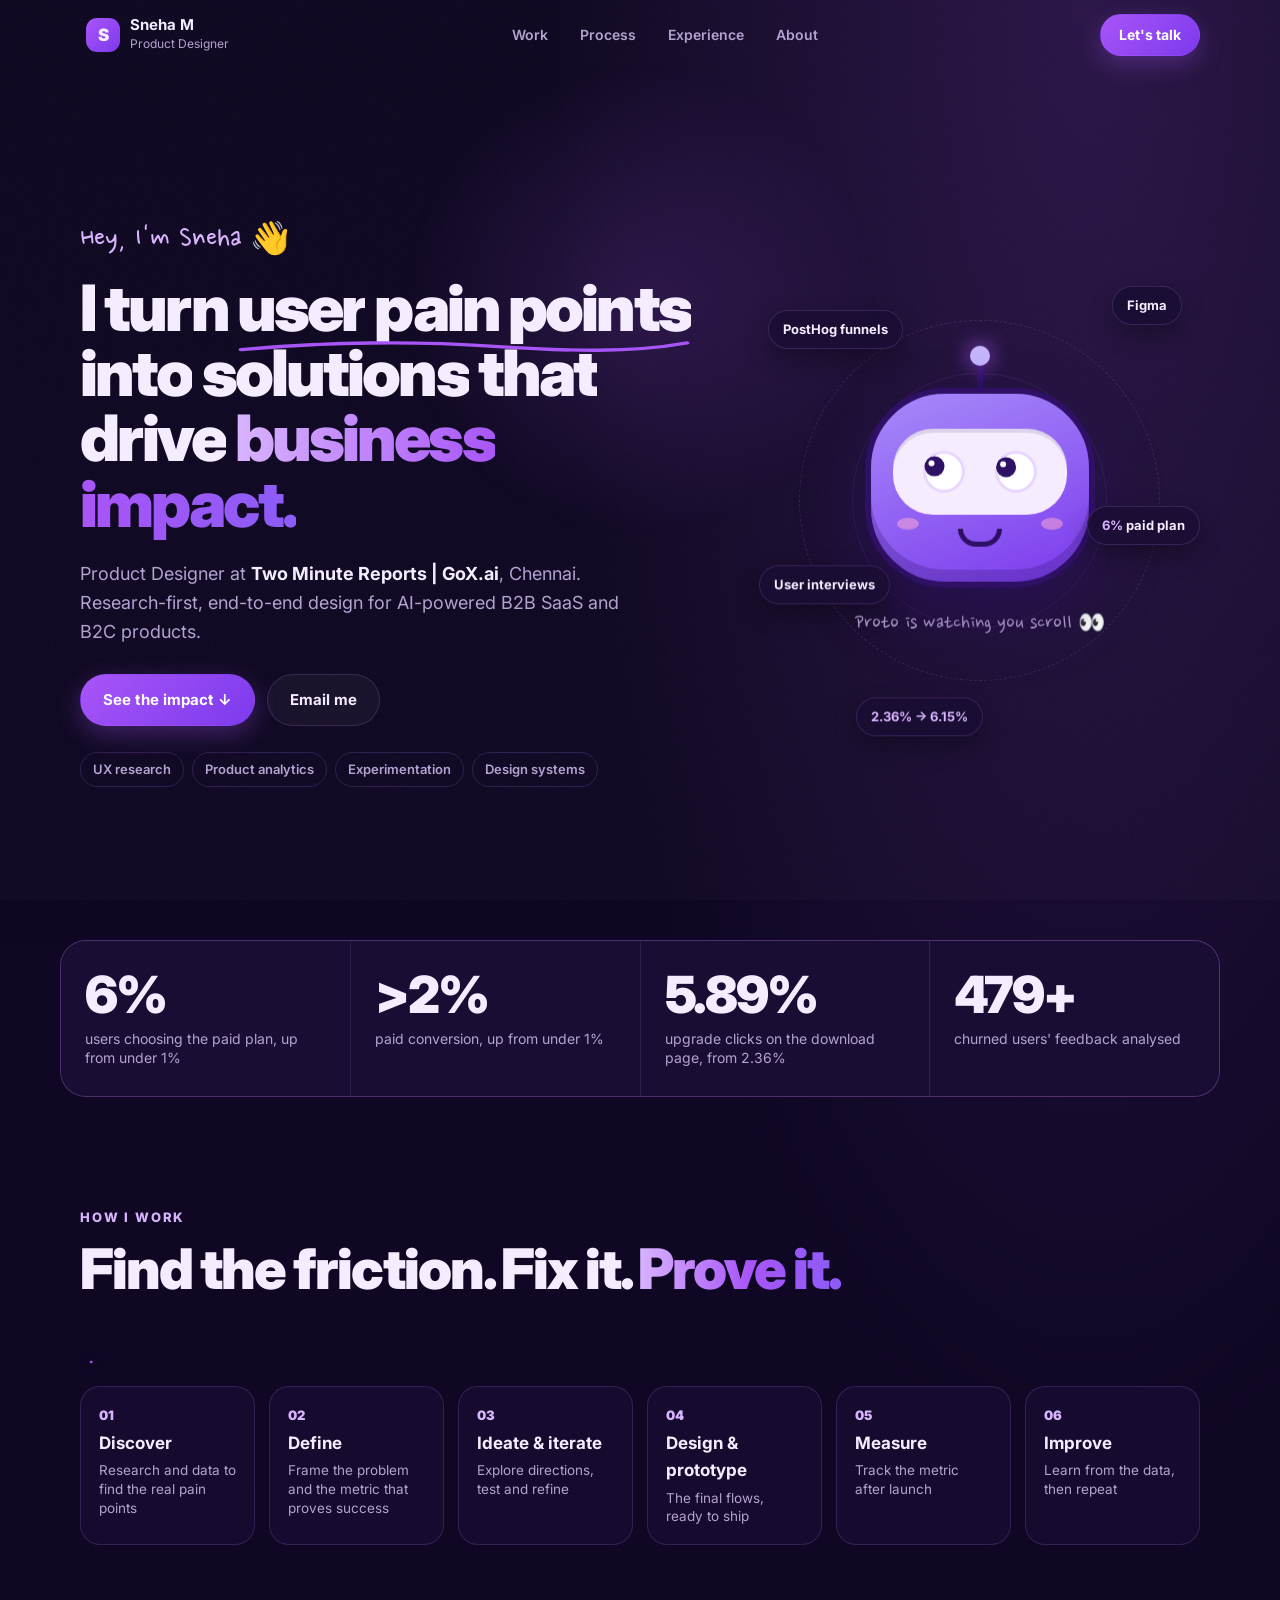
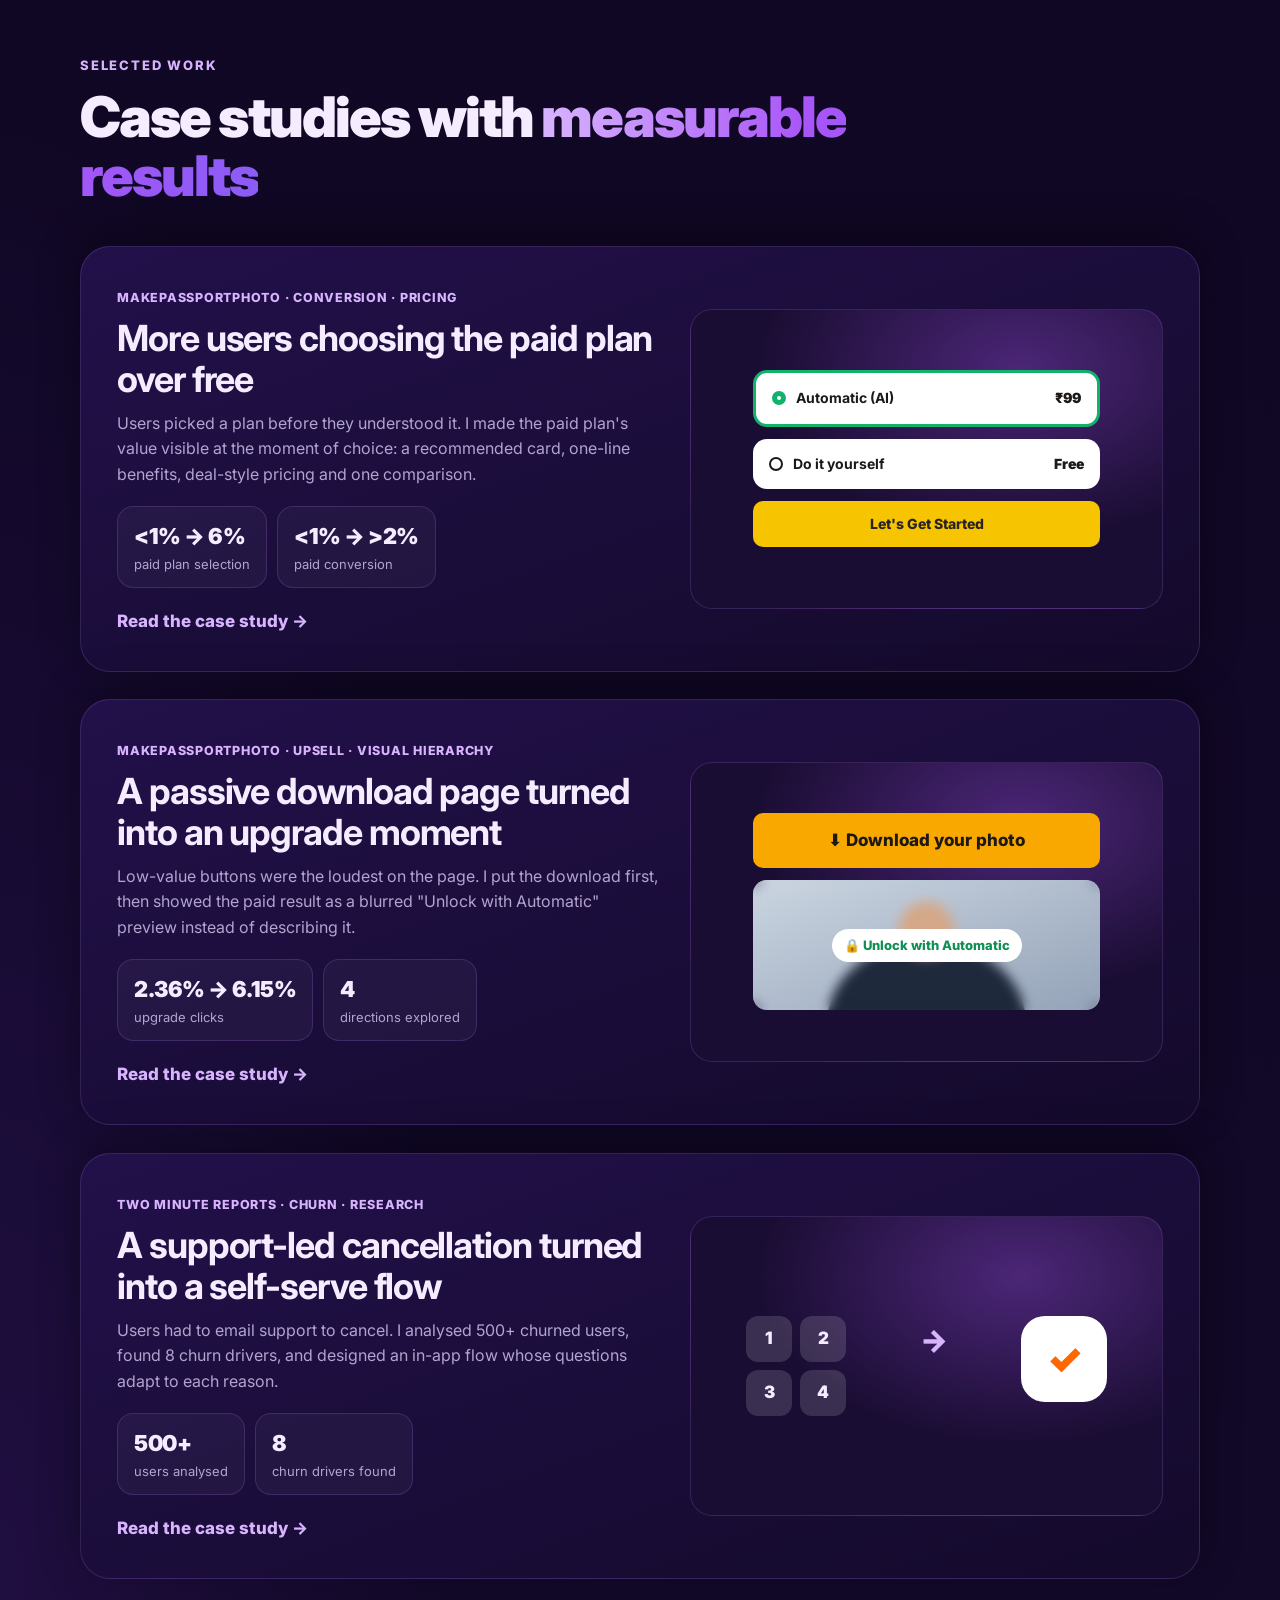
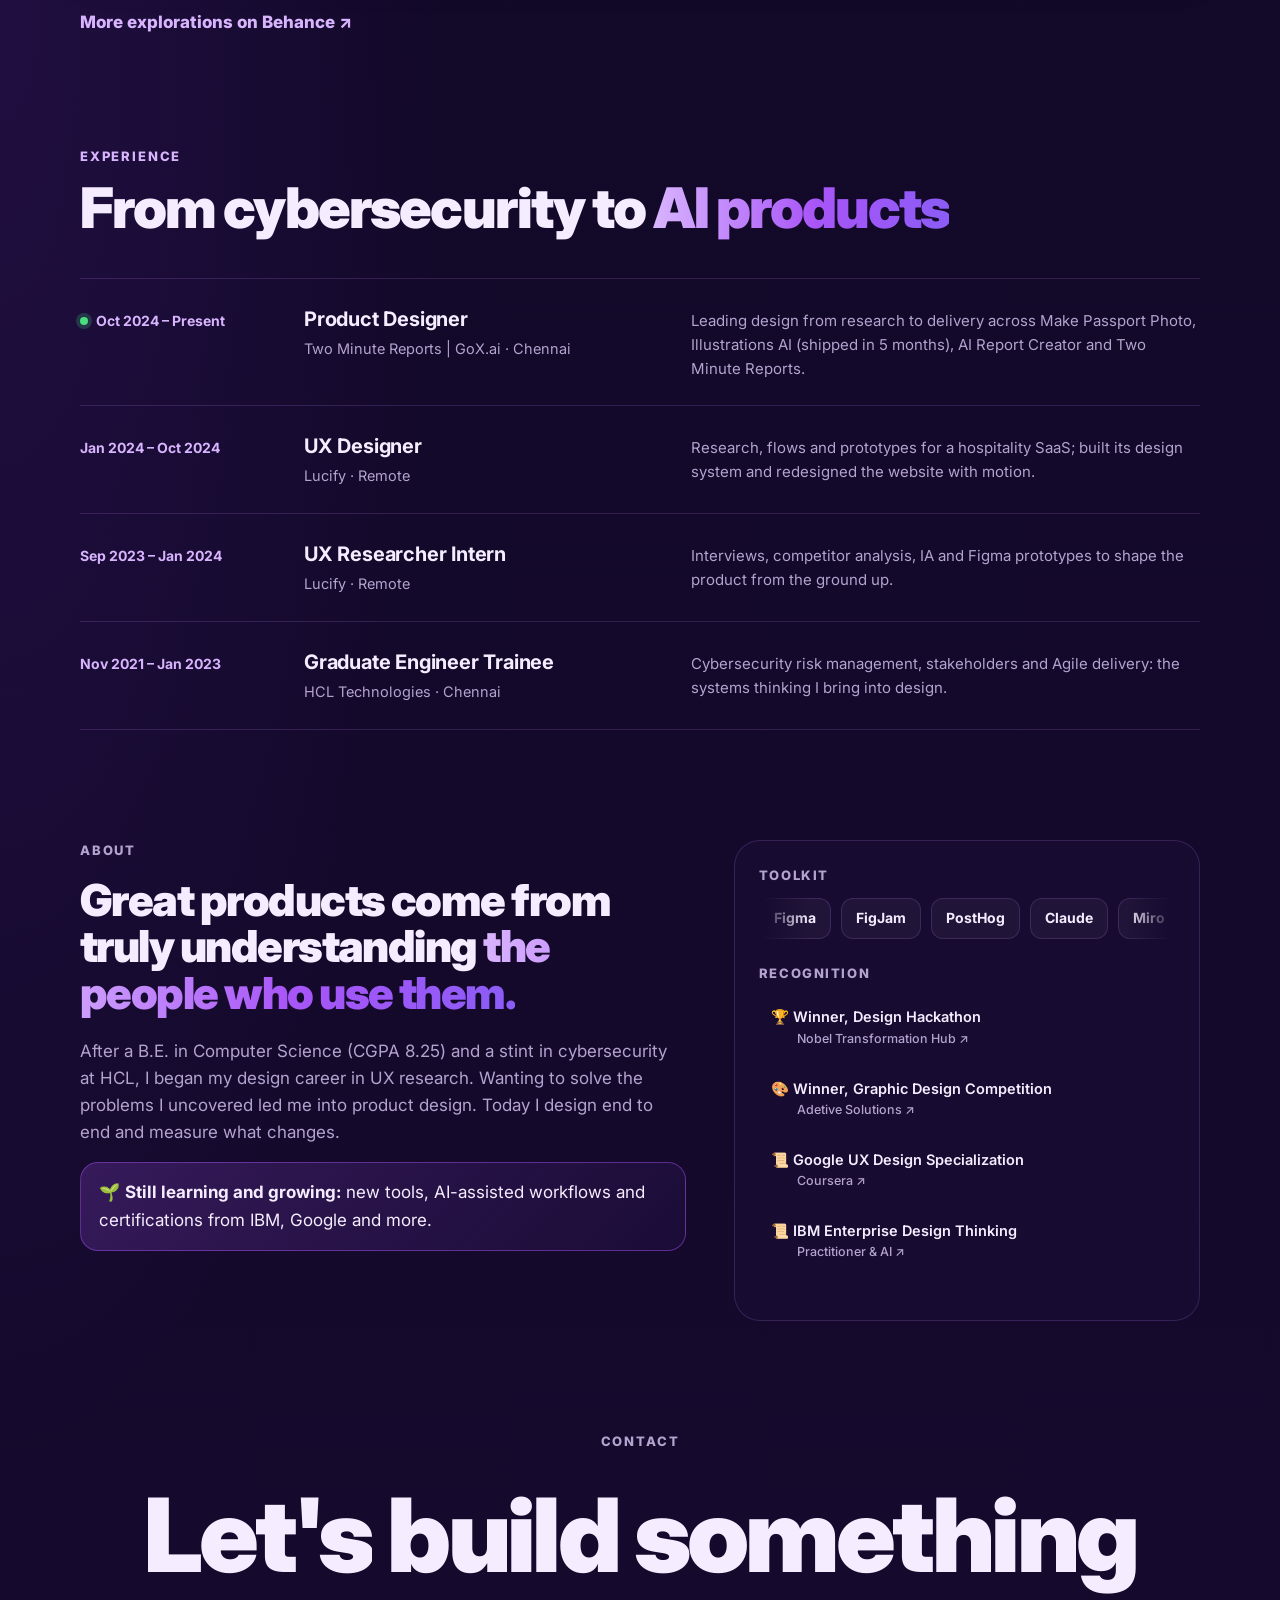
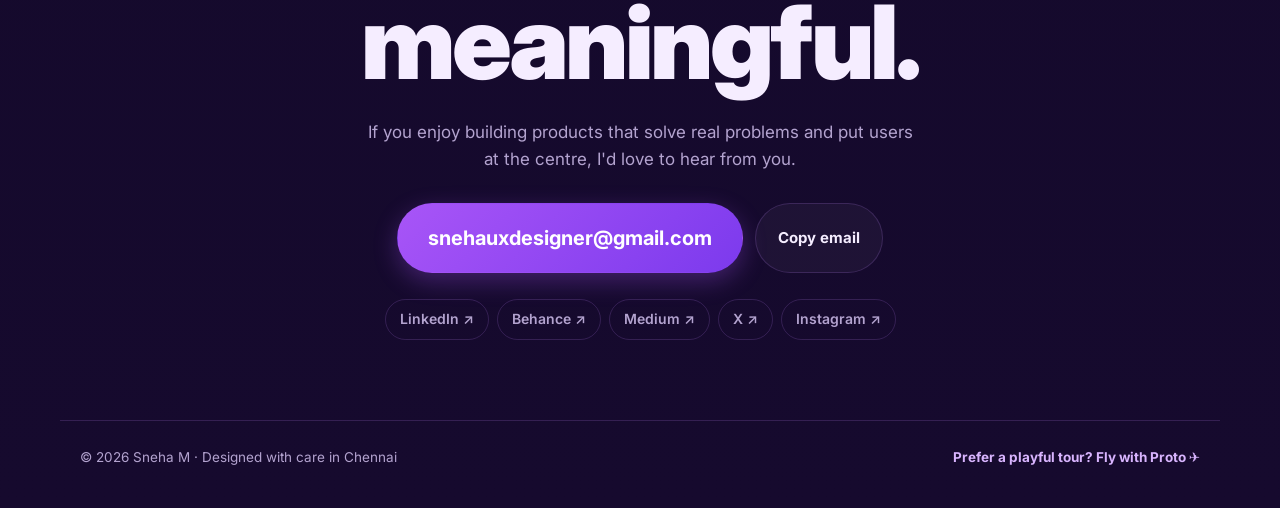
==== v2/index.html @ 8452b390 "Add portfolio v2 at /v2: recruiter-first with motion A one-page portfolio for fast scanning: impact " ====
<!DOCTYPE html>
<html lang="en">
<head>
  <meta charset="UTF-8" />
  <meta name="viewport" content="width=device-width, initial-scale=1.0, viewport-fit=cover" />
  <title>Sneha M | Product Designer</title>
  <meta name="description" content="Sneha M — Product Designer at GoX.ai, Chennai. I turn user pain points into solutions that drive business impact." />
  <meta name="theme-color" content="#0d0620" />
  <link rel="canonical" href="https://sneha-m.com/v2/" />
  <meta property="og:title" content="Sneha M | Product Designer" />
  <meta property="og:description" content="I turn user pain points into solutions that drive business impact." />
  <meta property="og:image" content="https://framerusercontent.com/images/PUOseOOuIhQYyte1bZlqY66GBYo.png" />
  <meta property="og:url" content="https://sneha-m.com/v2/" />
  <link rel="icon" href="data:image/svg+xml,%3Csvg xmlns='http://www.w3.org/2000/svg' viewBox='0 0 64 64'%3E%3Crect width='64' height='64' rx='16' fill='%238b5cf6'/%3E%3Ctext x='50%25' y='54%25' dominant-baseline='middle' text-anchor='middle' font-family='Arial' font-weight='700' font-size='34' fill='white'%3ES%3C/text%3E%3C/svg%3E" />
  <link rel="preconnect" href="https://fonts.googleapis.com" />
  <link rel="preconnect" href="https://fonts.gstatic.com" crossorigin />
  <link href="https://fonts.googleapis.com/css2?family=Inter:wght@400;500;600;700;800;900&family=Nanum+Pen+Script&display=swap" rel="stylesheet" />
  <link rel="stylesheet" href="v2.css" />
  <script>document.documentElement.classList.add('js');</script>
  <script src="../assets/js/analytics.js"></script>
</head>
<body>
  <div class="spot" id="spot" aria-hidden="true"></div>
  <div class="grain" aria-hidden="true"></div>

  <header class="nav" id="nav">
    <a class="brand" href="#top" aria-label="Sneha M, back to top">
      <span class="brand-dot" aria-hidden="true">S</span>
      <span><b>Sneha M</b><small>Product Designer</small></span>
    </a>
    <nav class="links" aria-label="Sections">
      <a href="#work">Work</a>
      <a href="#process">Process</a>
      <a href="#experience">Experience</a>
      <a href="#about">About</a>
    </nav>
    <a class="btn primary magnetic" href="#contact"><span>Let's talk</span></a>
  </header>

  <main id="top">
    <!-- Hero -->
    <section class="hero" aria-labelledby="hero-h">
      <div class="hero-copy">
        <p class="hey reveal">Hey, I'm Sneha 👋</p>
        <h1 id="hero-h" class="split">I turn <span class="scribble">user pain points<svg viewBox="0 0 300 20" preserveAspectRatio="none" aria-hidden="true"><path d="M3 14 C 60 4, 120 4, 170 10 S 260 18, 297 6"/></svg></span> into solutions that drive <span class="grad">business impact.</span></h1>
        <p class="sub reveal">Product Designer at <b>Two Minute Reports | GoX.ai</b>, Chennai. Research-first, end-to-end design for AI-powered B2B SaaS and B2C products.</p>
        <div class="cta reveal">
          <a class="btn primary magnetic" href="#work"><span>See the impact ↓</span></a>
          <a class="btn ghost magnetic" href="mailto:snehauxdesigner@gmail.com"><span>Email me</span></a>
        </div>
        <ul class="hero-tags reveal" aria-label="Focus areas">
          <li>UX research</li><li>Product analytics</li><li>Experimentation</li><li>Design systems</li>
        </ul>
      </div>

      <div class="hero-art" id="heroArt" aria-hidden="true">
        <div class="orbit o1"></div><div class="orbit o2"></div>
        <div class="bot" id="bot">
          <span class="antenna"><i></i></span>
          <div class="bot-head">
            <div class="visor">
              <span class="eye"><i class="pupil"></i></span>
              <span class="eye"><i class="pupil"></i></span>
            </div>
            <span class="smile"></span>
            <span class="cheek l"></span><span class="cheek r"></span>
          </div>
          <p class="bot-tag">Proto is watching you scroll 👀</p>
        </div>
        <span class="float f1" data-depth="18">PostHog funnels</span>
        <span class="float f2" data-depth="-24">Figma</span>
        <span class="float f3" data-depth="30"><b>6%</b> paid plan</span>
        <span class="float f4" data-depth="-14">User interviews</span>
        <span class="float f5" data-depth="22"><b>2.36% → 6.15%</b></span>
      </div>
    </section>

    <!-- Impact strip -->
    <section class="impact" aria-label="Results at a glance">
      <div class="stat reveal"><b><span class="count" data-to="6" data-suffix="%">0</span></b><small>users choosing the paid plan, up from under 1%</small></div>
      <div class="stat reveal"><b>&gt;<span class="count" data-to="2" data-suffix="%">0</span></b><small>paid conversion, up from under 1%</small></div>
      <div class="stat reveal"><b><span class="count" data-to="6.15" data-dec="2" data-suffix="%">0</span></b><small>upgrade clicks on the download page, from 2.36%</small></div>
      <div class="stat reveal"><b><span class="count" data-to="500" data-suffix="+">0</span></b><small>churned users' feedback analysed</small></div>
    </section>

    <!-- Process -->
    <section class="process" id="process" aria-labelledby="proc-h">
      <p class="kicker reveal">How I work</p>
      <h2 id="proc-h" class="reveal">Find the friction. Fix it. <span class="grad">Prove it.</span></h2>
      <div class="proc-wrap">
        <svg class="proc-line" viewBox="0 0 1000 40" preserveAspectRatio="none" aria-hidden="true"><path id="procPath" d="M10 20 C 180 2, 320 38, 500 20 S 820 2, 990 20"/></svg>
        <ol class="proc">
          <li class="reveal"><span>01</span><b>Discover</b><small>Research and data to find the real pain points</small></li>
          <li class="reveal"><span>02</span><b>Define</b><small>Frame the problem and the metric that proves success</small></li>
          <li class="reveal"><span>03</span><b>Ideate &amp; iterate</b><small>Explore directions, test and refine</small></li>
          <li class="reveal"><span>04</span><b>Design &amp; prototype</b><small>The final flows, ready to ship</small></li>
          <li class="reveal"><span>05</span><b>Measure</b><small>Track the metric after launch</small></li>
          <li class="reveal"><span>06</span><b>Improve</b><small>Learn from the data, then repeat</small></li>
        </ol>
      </div>
    </section>

    <!-- Work: stacking cards -->
    <section class="work" id="work" aria-labelledby="work-h">
      <p class="kicker reveal">Selected work</p>
      <h2 id="work-h" class="reveal">Case studies with <span class="grad">measurable results</span></h2>
      <div class="stack">
        <a class="cs" href="../work/paid-conversion.html" style="--i:0">
          <div class="cs-txt">
            <small>MakePassportPhoto · Conversion · Pricing</small>
            <h3>More users choosing the paid plan over free</h3>
            <p>Users picked a plan before they understood it. I made the paid plan's value visible at the moment of choice: a recommended card, one-line benefits, deal-style pricing and one comparison.</p>
            <ul class="cs-metrics"><li><b>&lt;1% → 6%</b>paid plan selection</li><li><b>&lt;1% → &gt;2%</b>paid conversion</li></ul>
            <span class="cs-go">Read the case study <i>→</i></span>
          </div>
          <div class="cs-art a1" aria-hidden="true">
            <div class="mini-plan rec"><i></i><b>Automatic (AI)</b><em>₹99</em></div>
            <div class="mini-plan"><i></i><b>Do it yourself</b><em>Free</em></div>
            <div class="mini-btn">Let's Get Started</div>
          </div>
        </a>
        <a class="cs" href="../work/download-upsell.html" style="--i:1">
          <div class="cs-txt">
            <small>MakePassportPhoto · Upsell · Visual hierarchy</small>
            <h3>A passive download page turned into an upgrade moment</h3>
            <p>Low-value buttons were the loudest on the page. I put the download first, then showed the paid result as a blurred "Unlock with Automatic" preview instead of describing it.</p>
            <ul class="cs-metrics"><li><b>2.36% → 6.15%</b>upgrade clicks</li><li><b>4</b>directions explored</li></ul>
            <span class="cs-go">Read the case study <i>→</i></span>
          </div>
          <div class="cs-art a2" aria-hidden="true">
            <div class="mini-dl">⬇ Download your photo</div>
            <div class="mini-blur"><span>🔒 Unlock with Automatic</span></div>
          </div>
        </a>
        <a class="cs" href="../work/cancellation-flow.html" style="--i:2">
          <div class="cs-txt">
            <small>Two Minute Reports · Churn · Research</small>
            <h3>A support-led cancellation turned into a self-serve flow</h3>
            <p>Users had to email support to cancel. I analysed 500+ churned users, found 8 churn drivers, and designed an in-app flow whose questions adapt to each reason.</p>
            <ul class="cs-metrics"><li><b>500+</b>users analysed</li><li><b>8</b>churn drivers found</li></ul>
            <span class="cs-go">Read the case study <i>→</i></span>
          </div>
          <div class="cs-art a3" aria-hidden="true">
            <div class="mini-steps"><i>1</i><i>2</i><i>3</i><i>4</i></div>
            <span class="mini-arrow">→</span>
            <div class="mini-check">✓</div>
          </div>
        </a>
      </div>
      <a class="behance-link reveal" href="https://www.behance.net/sneha_m14" target="_blank" rel="noopener">More explorations on Behance <span>↗</span></a>
    </section>

    <!-- Experience -->
    <section class="exp" id="experience" aria-labelledby="exp-h">
      <p class="kicker reveal">Experience</p>
      <h2 id="exp-h" class="reveal">From cybersecurity to <span class="grad">AI products</span></h2>
      <ol class="roles">
        <li class="role reveal now">
          <span class="when">Oct 2024 – Present</span>
          <div><b>Product Designer</b><span>Two Minute Reports | GoX.ai · Chennai</span></div>
          <p>Leading design from research to delivery across Make Passport Photo, Illustrations AI (shipped in 5 months), AI Report Creator and Two Minute Reports.</p>
        </li>
        <li class="role reveal">
          <span class="when">Jan 2024 – Oct 2024</span>
          <div><b>UX Designer</b><span>Lucify · Remote</span></div>
          <p>Research, flows and prototypes for a hospitality SaaS; built its design system and redesigned the website with motion.</p>
        </li>
        <li class="role reveal">
          <span class="when">Sep 2023 – Jan 2024</span>
          <div><b>UX Researcher Intern</b><span>Lucify · Remote</span></div>
          <p>Interviews, competitor analysis, IA and Figma prototypes to shape the product from the ground up.</p>
        </li>
        <li class="role reveal">
          <span class="when">Nov 2021 – Jan 2023</span>
          <div><b>Graduate Engineer Trainee</b><span>HCL Technologies · Chennai</span></div>
          <p>Cybersecurity risk management, stakeholders and Agile delivery: the systems thinking I bring into design.</p>
        </li>
      </ol>
    </section>

    <!-- About -->
    <section class="about" id="about" aria-labelledby="about-h">
      <div class="about-copy">
        <p class="kicker reveal">About</p>
        <h2 id="about-h" class="reveal">Great products come from truly understanding <span class="grad">the people who use them.</span></h2>
        <p class="reveal">After a B.E. in Computer Science (CGPA 8.25) and a stint in cybersecurity at HCL, I began my design career in UX research. Wanting to solve the problems I uncovered led me into product design. Today I design end to end and measure what changes.</p>
        <p class="grow reveal">🌱 <b>Still learning and growing:</b> new tools, AI-assisted workflows and certifications from IBM, Google and more.</p>
      </div>
      <div class="about-side reveal">
        <h3>Toolkit</h3>
        <div class="marquee" aria-label="Tools">
          <div class="track">
            <span>Figma</span><span>FigJam</span><span>PostHog</span><span>Claude</span><span>Miro</span><span>Jira</span><span>v0</span><span>Adobe XD</span><span>Balsamiq</span><span>Photoshop</span>
            <span aria-hidden="true">Figma</span><span aria-hidden="true">FigJam</span><span aria-hidden="true">PostHog</span><span aria-hidden="true">Claude</span><span aria-hidden="true">Miro</span><span aria-hidden="true">Jira</span><span aria-hidden="true">v0</span><span aria-hidden="true">Adobe XD</span><span aria-hidden="true">Balsamiq</span><span aria-hidden="true">Photoshop</span>
          </div>
        </div>
        <h3>Recognition</h3>
        <ul class="mini-list">
          <li><a href="https://www.linkedin.com/posts/sneha14m_opentonewopportunities-designhackathon-uiuxdesign-activity-7080409624671129600-iFkI" target="_blank" rel="noopener">🏆 Winner, Design Hackathon <small>Nobel Transformation Hub ↗</small></a></li>
          <li><a href="https://drive.google.com/file/d/1BfENFpgX8q5tZxBSlgYKuOjqqmGcrwW2/view" target="_blank" rel="noopener">🎨 Winner, Graphic Design Competition <small>Adetive Solutions ↗</small></a></li>
          <li><a href="https://www.coursera.org/account/accomplishments/specialization/certificate/4QNXCMT67CFF" target="_blank" rel="noopener">📜 Google UX Design Specialization <small>Coursera ↗</small></a></li>
          <li><a href="https://www.credly.com/badges/6e40f5f9-d671-4f6c-aac5-d0db50a27cfe/linked_in_profile" target="_blank" rel="noopener">📜 IBM Enterprise Design Thinking <small>Practitioner &amp; AI ↗</small></a></li>
        </ul>
      </div>
    </section>

    <!-- Contact -->
    <section class="contact" id="contact" aria-labelledby="contact-h">
      <p class="kicker reveal">Contact</p>
      <h2 id="contact-h" class="big split">Let's build something meaningful.</h2>
      <p class="reveal">If you enjoy building products that solve real problems and put users at the centre, I'd love to hear from you.</p>
      <div class="contact-row reveal">
        <a class="btn primary big-btn magnetic" href="mailto:snehauxdesigner@gmail.com?subject=Hi%20Sneha%20%E2%80%94%20from%20your%20portfolio"><span>snehauxdesigner@gmail.com</span></a>
        <button class="btn ghost magnetic" type="button" data-copy="snehauxdesigner@gmail.com"><span>Copy email</span></button>
      </div>
      <ul class="socials reveal">
        <li><a href="https://www.linkedin.com/in/sneha14m/" target="_blank" rel="noopener">LinkedIn ↗</a></li>
        <li><a href="https://www.behance.net/sneha_m14" target="_blank" rel="noopener">Behance ↗</a></li>
        <li><a href="https://medium.com/@snehauxdesigner" target="_blank" rel="noopener">Medium ↗</a></li>
        <li><a href="https://x.com/Sneha_m_ux" target="_blank" rel="noopener">X ↗</a></li>
        <li><a href="https://www.instagram.com/sne_deshine/" target="_blank" rel="noopener">Instagram ↗</a></li>
      </ul>
    </section>
  </main>

  <footer class="foot">
    <span>© <span id="year">2026</span> Sneha M · Designed with care in Chennai</span>
    <a href="../index.html">Prefer a playful tour? Fly with Proto ✈️</a>
  </footer>
  <div class="toast" id="toast" role="status" aria-live="polite"></div>
  <script src="v2.js"></script>
</body>
</html>
---- v2/v2.css ----
/* Sneha M — portfolio v2: recruiter-first, with motion */
:root {
  --bg: #0d0620;
  --bg-2: #160a2e;
  --panel: rgba(28, 14, 54, .6);
  --panel-solid: #1a0d33;
  --soft: rgba(255, 255, 255, .04);
  --ink: #f5edff;
  --muted: #b3a3cf;
  --line: rgba(192, 132, 252, .18);
  --accent: #a855f7;
  --accent-2: #7c3aed;
  --accent-ink: #d8b4fe;
  --glow: rgba(168, 85, 247, .3);
  --hand: "Nanum Pen Script", "Comic Sans MS", cursive;
  --ease: cubic-bezier(.2, .8, .2, 1);
  --spring: cubic-bezier(.34, 1.56, .64, 1);
  --max: 1160px;
  color-scheme: dark;
}
* { box-sizing: border-box; }
html { scroll-behavior: smooth; scroll-padding-top: 84px; }
body {
  margin: 0; color: var(--ink); font-family: Inter, system-ui, -apple-system, "Segoe UI", sans-serif; font-size: 17px; line-height: 1.6;
  -webkit-font-smoothing: antialiased; overflow-x: hidden;
  background:
    radial-gradient(60% 40% at 85% 0%, rgba(168, 85, 247, .18), transparent 70%),
    radial-gradient(50% 40% at 0% 60%, rgba(124, 58, 237, .12), transparent 70%),
    linear-gradient(180deg, var(--bg), var(--bg-2));
}
a { color: inherit; }
button { font: inherit; color: inherit; }
h1, h2, h3, p { margin: 0; }
ul, ol { margin: 0; padding: 0; list-style: none; }
:focus-visible { outline: 3px solid #c4b5fd; outline-offset: 3px; border-radius: 10px; }
.grad { background: linear-gradient(90deg, #d8b4fe, #a855f7 55%, #8b5cf6); -webkit-background-clip: text; background-clip: text; color: transparent; }

/* Ambient layers */
.spot { position: fixed; z-index: 0; left: 0; top: 0; width: 520px; height: 520px; margin: -260px 0 0 -260px; border-radius: 50%; pointer-events: none;
  background: radial-gradient(circle, rgba(168, 85, 247, .16), transparent 65%); transform: translate3d(-999px, -999px, 0); transition: opacity .4s; }
.grain { position: fixed; inset: 0; z-index: 0; pointer-events: none; opacity: .05;
  background-image: url("data:image/svg+xml,%3Csvg xmlns='http://www.w3.org/2000/svg' width='160' height='160'%3E%3Cfilter id='n'%3E%3CfeTurbulence type='fractalNoise' baseFrequency='.9' numOctaves='2'/%3E%3C/filter%3E%3Crect width='160' height='160' filter='url(%23n)'/%3E%3C/svg%3E"); }
main, .nav, .foot { position: relative; z-index: 1; }

/* Buttons */
.btn { display: inline-flex; align-items: center; justify-content: center; text-decoration: none; cursor: pointer; font-weight: 700; font-size: 15px;
  padding: 13px 22px; border-radius: 999px; border: 1px solid transparent; transition: background .25s, border-color .25s, box-shadow .25s; will-change: transform; }
.btn span { display: inline-block; pointer-events: none; }
.btn.primary { background: linear-gradient(135deg, var(--accent), var(--accent-2)); color: #fff; box-shadow: 0 8px 24px var(--glow); }
.btn.primary:hover { box-shadow: 0 10px 34px rgba(168, 85, 247, .5); }
.btn.ghost { border-color: var(--line); background: var(--soft); }
.btn.ghost:hover { border-color: var(--accent); }

/* Nav */
.nav { position: sticky; top: 0; z-index: 30; display: flex; align-items: center; justify-content: space-between; gap: 16px;
  max-width: var(--max); margin: 0 auto; padding: 14px 20px; transition: padding .3s; }
.nav::before { content: ""; position: absolute; inset: 8px 8px; z-index: -1; border-radius: 999px; background: rgba(13, 6, 32, .7);
  border: 1px solid var(--line); backdrop-filter: blur(14px); -webkit-backdrop-filter: blur(14px); opacity: 0; transition: opacity .3s; }
.nav.scrolled::before { opacity: 1; }
.nav .btn { padding: 9px 18px; font-size: 14px; }
.brand { display: flex; align-items: center; gap: 10px; text-decoration: none; padding-left: 6px; }
.brand-dot { width: 34px; height: 34px; border-radius: 11px; display: grid; place-items: center; font-weight: 900; background: linear-gradient(135deg, var(--accent), var(--accent-2)); }
.brand b { display: block; font-size: 15px; line-height: 1.1; }
.brand small { display: block; font-size: 12px; color: var(--muted); }
.links { display: flex; gap: 4px; }
.links a { text-decoration: none; font-size: 14px; font-weight: 600; color: var(--muted); padding: 8px 14px; border-radius: 999px; transition: color .2s, background .2s; }
.links a:hover, .links a.on { color: var(--ink); background: var(--soft); }
@media (max-width: 760px) { .links { display: none; } }

/* Sections */
section { max-width: var(--max); margin: 0 auto; padding: 110px 20px 0; }
.kicker { font-size: 13px; font-weight: 800; letter-spacing: .14em; text-transform: uppercase; color: var(--accent-ink); margin-bottom: 12px; }
h2 { font-size: clamp(32px, 5vw, 56px); line-height: 1.05; letter-spacing: -.035em; font-weight: 900; max-width: 900px; margin-bottom: 40px; }

/* Hero */
.hero { display: grid; grid-template-columns: 1.25fr 1fr; gap: 40px; align-items: center; min-height: calc(100svh - 70px); padding-top: 30px; }
.hey { font-family: var(--hand); font-size: 32px; color: var(--accent-ink); margin-bottom: 10px; }
.hero h1 { font-size: clamp(40px, 6.4vw, 82px); line-height: 1.02; letter-spacing: -.045em; font-weight: 900; margin-bottom: 24px; }
.scribble { position: relative; white-space: nowrap; }
.scribble svg { position: absolute; left: 0; bottom: -.14em; width: 100%; height: .26em; overflow: visible; }
.scribble path { fill: none; stroke: var(--accent); stroke-width: 4; stroke-linecap: round; stroke-dasharray: 340; stroke-dashoffset: 340; }
.js .hero.in .scribble path { animation: draw 1.2s 1.1s var(--ease) forwards; }
html:not(.js) .scribble path { stroke-dashoffset: 0; }
@keyframes draw { to { stroke-dashoffset: 0; } }
.sub { color: var(--muted); font-size: 18px; max-width: 560px; margin-bottom: 28px; }
.sub b { color: var(--ink); }
.cta { display: flex; flex-wrap: wrap; gap: 12px; margin-bottom: 26px; }
.hero-tags { display: flex; flex-wrap: wrap; gap: 8px; }
.hero-tags li { font-size: 13px; font-weight: 600; padding: 6px 12px; border-radius: 999px; border: 1px solid var(--line); color: var(--muted); }

/* Split-text word reveal */
.split .w { display: inline-block; overflow: hidden; vertical-align: bottom; padding-bottom: .08em; margin-bottom: -.08em; }
.split .w > i { display: inline-block; font-style: normal; transform: translateY(105%); transition: transform .9s var(--ease); transition-delay: calc(var(--d) * 55ms); }
.split.in .w > i { transform: none; }
html:not(.js) .split .w > i { transform: none; }

/* Proto */
.hero-art { position: relative; height: min(520px, 62vh); display: grid; place-items: center; }
.orbit { position: absolute; border-radius: 50%; border: 1px dashed var(--line); }
.o1 { width: 82%; aspect-ratio: 1; animation: spin 40s linear infinite; }
.o2 { width: 58%; aspect-ratio: 1; animation: spin 28s linear infinite reverse; border-style: solid; opacity: .6; }
@keyframes spin { to { transform: rotate(360deg); } }
.bot { position: relative; display: grid; justify-items: center; transition: transform .25s ease-out; will-change: transform; }
.antenna { position: relative; width: 6px; height: 34px; border-radius: 3px; background: #2e1065; margin-bottom: -4px; }
.antenna i { position: absolute; left: 50%; top: -12px; width: 20px; height: 20px; margin-left: -10px; border-radius: 50%; background: #c4b5fd; box-shadow: 0 0 22px #a855f7; animation: pulse 2.4s ease-in-out infinite; }
@keyframes pulse { 50% { box-shadow: 0 0 6px #a855f7; } }
.bot-head { position: relative; width: 230px; height: 200px; border-radius: 80px; background: linear-gradient(160deg, #a78bfa, #7c3aed); border: 6px solid #2e1065;
  box-shadow: 0 30px 60px rgba(46, 16, 101, .5), inset 0 -12px 0 rgba(46, 16, 101, .25); display: grid; justify-items: center; align-content: center; gap: 14px; }
.visor { display: flex; gap: 30px; padding: 22px 30px; border-radius: 40px; background: #f5edff; box-shadow: inset 0 4px 0 rgba(46, 16, 101, .12); }
.eye { position: relative; width: 42px; height: 42px; border-radius: 50%; background: #fff; box-shadow: inset 0 0 0 3px #e9d5ff; overflow: hidden; }
.eye.blink { animation: blink .18s ease-in-out; }
@keyframes blink { 50% { transform: scaleY(.1); } }
.pupil { position: absolute; left: 50%; top: 50%; width: 20px; height: 20px; margin: -10px 0 0 -10px; border-radius: 50%; background: #2e1065; transition: transform .12s ease-out; }
.pupil::after { content: ""; position: absolute; left: 4px; top: 4px; width: 6px; height: 6px; border-radius: 50%; background: #fff; }
.smile { width: 44px; height: 18px; border: 5px solid #2e1065; border-top: 0; border-radius: 0 0 40px 40px; }
.cheek { position: absolute; bottom: 52px; width: 22px; height: 12px; border-radius: 50%; background: #f9a8d4; opacity: .55; }
.cheek.l { left: 26px; } .cheek.r { right: 26px; }
.bot-tag { margin-top: 18px; font-family: var(--hand); font-size: 22px; color: var(--muted); }
.float { position: absolute; padding: 8px 14px; border-radius: 999px; font-size: 13px; font-weight: 700; white-space: nowrap;
  background: rgba(26, 13, 51, .85); border: 1px solid var(--line); backdrop-filter: blur(6px); box-shadow: 0 10px 24px rgba(0,0,0,.3); transition: transform .3s ease-out; will-change: transform; }
.float b { color: var(--accent-ink); }
.f1 { left: 2%; top: 14%; } .f2 { right: 4%; top: 8%; } .f3 { right: 0; top: 52%; } .f4 { left: 0; top: 62%; } .f5 { left: 22%; bottom: 4%; }
@media (max-width: 900px) {
  .hero { grid-template-columns: 1fr; min-height: auto; padding-top: 20px; }
  .hero-art { height: 360px; order: -1; }
  .bot-head { width: 170px; height: 150px; border-radius: 60px; } .visor { padding: 16px 22px; gap: 22px; } .eye { width: 32px; height: 32px; }
  .pupil { width: 16px; height: 16px; margin: -8px 0 0 -8px; } .cheek { bottom: 38px; }
  .float { font-size: 12px; padding: 6px 11px; }
}

/* Impact strip */
.impact { display: grid; grid-template-columns: repeat(4, 1fr); gap: 1px; padding: 0; margin-top: 40px; border-radius: 26px; overflow: hidden; border: 1px solid var(--line); background: var(--line); }
.stat { padding: 28px 24px; background: var(--panel-solid); }
.stat b { display: block; font-size: clamp(34px, 4vw, 52px); font-weight: 900; letter-spacing: -.04em; line-height: 1; margin-bottom: 8px; }
.stat small { color: var(--muted); font-size: 14px; line-height: 1.4; display: block; }
@media (max-width: 860px) { .impact { grid-template-columns: 1fr 1fr; margin-left: 20px; margin-right: 20px; } }

/* Process */
.proc-wrap { position: relative; }
.proc-line { position: absolute; left: 0; right: 0; top: 4px; width: 100%; height: 40px; overflow: visible; }
.proc-line path { fill: none; stroke: var(--accent); stroke-width: 2.5; stroke-linecap: round; stroke-dasharray: 1100; stroke-dashoffset: 1100; filter: drop-shadow(0 0 6px var(--glow)); }
.proc { position: relative; display: grid; grid-template-columns: repeat(6, 1fr); gap: 14px; padding-top: 48px; }
.proc li { display: grid; gap: 4px; align-content: start; padding: 18px; border-radius: 20px; background: var(--panel); border: 1px solid var(--line); transition: transform .4s var(--spring), border-color .3s; }
.proc li:hover { transform: translateY(-6px); border-color: var(--accent); }
.proc span { font-size: 13px; font-weight: 900; color: var(--accent-ink); }
.proc b { font-size: 17px; }
.proc small { color: var(--muted); font-size: 13.5px; line-height: 1.4; }
@media (max-width: 960px) { .proc { grid-template-columns: repeat(3, 1fr); } .proc-line { display: none; } .proc { padding-top: 0; } }
@media (max-width: 560px) { .proc { grid-template-columns: 1fr 1fr; } }

/* Work: sticky stacking cards */
.stack { display: grid; gap: 28px; }
.cs { position: sticky; top: calc(96px + var(--i) * 22px); display: grid; grid-template-columns: 1.15fr 1fr; gap: 30px; align-items: center; min-height: 420px;
  padding: 36px; border-radius: 30px; text-decoration: none; background: linear-gradient(160deg, #22104a, #140a2b); border: 1px solid var(--line);
  box-shadow: 0 -10px 40px rgba(0,0,0,.35); transform-origin: 50% 0; will-change: transform; transition: border-color .3s; }
.cs:hover { border-color: var(--accent); }
.cs small { font-size: 12.5px; font-weight: 800; letter-spacing: .06em; text-transform: uppercase; color: var(--accent-ink); }
.cs h3 { font-size: clamp(24px, 3vw, 36px); line-height: 1.12; letter-spacing: -.03em; margin: 8px 0 12px; }
.cs p { color: var(--muted); font-size: 16px; margin-bottom: 18px; }
.cs-metrics { display: flex; flex-wrap: wrap; gap: 10px; margin-bottom: 20px; }
.cs-metrics li { display: grid; padding: 12px 16px; border-radius: 16px; background: var(--soft); border: 1px solid var(--line); font-size: 13px; color: var(--muted); }
.cs-metrics b { font-size: 22px; font-weight: 900; color: var(--ink); letter-spacing: -.02em; }
.cs-go { font-weight: 800; color: var(--accent-ink); }
.cs-go i { display: inline-block; font-style: normal; transition: transform .3s var(--spring); }
.cs:hover .cs-go i { transform: translateX(6px); }
.cs-art { position: relative; height: 300px; border-radius: 22px; display: grid; align-content: center; justify-items: center; gap: 12px; padding: 24px; overflow: hidden;
  background: radial-gradient(80% 80% at 70% 20%, rgba(168,85,247,.35), transparent 70%), #1a0d33; border: 1px solid var(--line); transition: transform .5s var(--ease); }
.cs:hover .cs-art { transform: scale(1.02) rotate(-.6deg); }
.mini-plan { display: grid; grid-template-columns: auto 1fr auto; gap: 10px; align-items: center; width: 82%; padding: 14px 16px; border-radius: 14px; background: #fff; color: #1c1917; font-size: 14px; }
.mini-plan i { width: 14px; height: 14px; border-radius: 50%; border: 2px solid #1c1917; }
.mini-plan.rec { border: 3px solid #12b26b; } .mini-plan.rec i { border: 5px solid #12b26b; }
.mini-plan em { font-style: normal; font-weight: 900; }
.mini-btn { width: 82%; padding: 12px; border-radius: 10px; text-align: center; font-weight: 800; font-size: 14px; background: #f6c400; color: #292524; }
.mini-dl { width: 82%; padding: 14px; border-radius: 10px; text-align: center; font-weight: 800; background: #f9a800; color: #1c1917; }
.mini-blur { position: relative; width: 82%; height: 130px; border-radius: 14px; display: grid; place-items: center;
  background: radial-gradient(circle at 50% 38%, #d4a888 0 14%, transparent 15%), radial-gradient(ellipse at 50% 110%, #1e293b 0 40%, transparent 41%), linear-gradient(160deg, #cbd5e1, #94a3b8); }
.mini-blur::before { content: ""; position: absolute; inset: 0; border-radius: 14px; backdrop-filter: blur(6px); -webkit-backdrop-filter: blur(6px); }
.mini-blur span { position: relative; padding: 6px 12px; border-radius: 999px; background: #fff; color: #0f8f55; font-weight: 800; font-size: 13px; }
.cs-art.a3 { grid-auto-flow: column; }
.mini-steps { display: grid; grid-template-columns: 1fr 1fr; gap: 8px; }
.mini-steps i { width: 46px; height: 46px; border-radius: 12px; display: grid; place-items: center; font-style: normal; font-weight: 900; background: rgba(255,255,255,.14); }
.mini-arrow { font-size: 30px; font-weight: 900; color: var(--accent-ink); }
.mini-check { width: 86px; height: 86px; border-radius: 24px; display: grid; place-items: center; font-size: 40px; font-weight: 900; background: #fff; color: #FF6700; }
.behance-link { display: inline-block; margin-top: 30px; font-weight: 800; color: var(--accent-ink); text-decoration: none; }
.behance-link span { display: inline-block; transition: transform .3s var(--spring); }
.behance-link:hover span { transform: translate(3px, -3px); }
@media (max-width: 860px) { .cs { grid-template-columns: 1fr; position: relative; top: 0; min-height: 0; padding: 22px; } .cs-art { height: 220px; } }

/* Experience */
.roles { display: grid; border-top: 1px solid var(--line); }
.role { display: grid; grid-template-columns: 200px 1fr 1.4fr; gap: 24px; align-items: baseline; padding: 24px 0; border-bottom: 1px solid var(--line); transition: background .3s, padding .3s; }
.role:hover { background: var(--soft); padding-left: 14px; padding-right: 14px; }
.role .when { font-size: 14px; font-weight: 700; color: var(--accent-ink); }
.role b { display: block; font-size: 20px; letter-spacing: -.01em; }
.role div span { font-size: 14.5px; color: var(--muted); }
.role p { color: var(--muted); font-size: 15px; }
.role.now .when::before { content: ""; display: inline-block; width: 8px; height: 8px; margin-right: 8px; border-radius: 50%; background: #4ade80; box-shadow: 0 0 0 4px rgba(74, 222, 128, .2); vertical-align: 1px; }
@media (max-width: 760px) { .role { grid-template-columns: 1fr; gap: 6px; } }

/* About */
.about { display: grid; grid-template-columns: 1.3fr 1fr; gap: 48px; align-items: start; }
.about h2 { font-size: clamp(28px, 3.6vw, 44px); margin-bottom: 22px; }
.about-copy p { color: var(--muted); margin-bottom: 16px; max-width: 620px; }
.about-copy .grow { padding: 16px 18px; border-radius: 18px; background: linear-gradient(135deg, rgba(168,85,247,.22), rgba(124,58,237,.06)); border: 1px solid rgba(168,85,247,.45); color: var(--ink); }
.about-side { padding: 24px; border-radius: 26px; background: var(--panel); border: 1px solid var(--line); }
.about-side h3 { font-size: 13px; font-weight: 800; letter-spacing: .12em; text-transform: uppercase; color: var(--muted); margin: 0 0 12px; }
.about-side h3 + * { margin-bottom: 24px; }
.marquee { overflow: hidden; mask-image: linear-gradient(90deg, transparent, #000 12%, #000 88%, transparent); -webkit-mask-image: linear-gradient(90deg, transparent, #000 12%, #000 88%, transparent); }
.track { display: flex; gap: 10px; width: max-content; animation: marquee 26s linear infinite; }
.marquee:hover .track { animation-play-state: paused; }
.track span { padding: 8px 14px; border-radius: 12px; background: var(--soft); border: 1px solid var(--line); font-weight: 700; font-size: 14px; white-space: nowrap; }
@keyframes marquee { to { transform: translateX(calc(-50% - 5px)); } }
.mini-list { display: grid; gap: 8px; }
.mini-list a { display: grid; padding: 10px 12px; border-radius: 12px; text-decoration: none; font-weight: 600; font-size: 14.5px; transition: background .2s; }
.mini-list a:hover { background: var(--soft); }
.mini-list small { color: var(--muted); font-weight: 500; font-size: 12.5px; padding-left: 26px; }
@media (max-width: 860px) { .about { grid-template-columns: 1fr; } }

/* Contact */
.contact { padding-bottom: 80px; text-align: center; }
.contact .big { font-size: clamp(40px, 8vw, 104px); margin: 0 auto 22px; max-width: 1000px; }
.contact > p { color: var(--muted); max-width: 560px; margin: 0 auto 30px; }
.contact-row { display: flex; flex-wrap: wrap; justify-content: center; gap: 12px; margin-bottom: 26px; }
.big-btn { font-size: clamp(16px, 2vw, 20px); padding: 18px 30px; }
.socials { display: flex; flex-wrap: wrap; justify-content: center; gap: 8px; }
.socials a { display: block; text-decoration: none; padding: 8px 14px; border-radius: 999px; font-size: 14px; font-weight: 600; color: var(--muted); border: 1px solid var(--line); transition: color .2s, border-color .2s; }
.socials a:hover { color: var(--ink); border-color: var(--accent); }
.foot { max-width: var(--max); margin: 0 auto; padding: 26px 20px 40px; display: flex; flex-wrap: wrap; justify-content: space-between; gap: 12px; font-size: 13.5px; color: var(--muted); border-top: 1px solid var(--line); }
.foot a { color: var(--accent-ink); font-weight: 700; text-decoration: none; }
.toast { position: fixed; left: 50%; bottom: 24px; z-index: 50; transform: translate(-50%, 12px); opacity: 0; pointer-events: none; padding: 10px 18px; border-radius: 999px;
  background: linear-gradient(135deg, var(--accent), var(--accent-2)); color: #fff; font-weight: 700; font-size: 14px; transition: opacity .3s, transform .3s var(--ease); }
.toast.show { opacity: 1; transform: translate(-50%, 0); }

/* Scroll reveals */
.js .reveal { opacity: 0; transform: translateY(28px); transition: opacity .8s var(--ease), transform .9s var(--ease); }
.js .reveal.in { opacity: 1; transform: none; }

@media (prefers-reduced-motion: reduce) {
  html { scroll-behavior: auto; }
  *, *::before, *::after { animation: none !important; transition-duration: .001ms !important; transition-delay: 0s !important; }
  .js .reveal, .split .w > i { opacity: 1; transform: none; }
  .scribble path, .proc-line path { stroke-dashoffset: 0; }
  .spot { display: none; }
}
/* Keep the tools marquee from stretching the layout */
.about { grid-template-columns: minmax(0, 1.3fr) minmax(0, 1fr); }
.about-copy, .about-side, .marquee { min-width: 0; max-width: 100%; }
@media (max-width: 860px) { .about { grid-template-columns: minmax(0, 1fr); } }
/* Hero headline: fewer, longer lines on desktop */
.hero { grid-template-columns: minmax(0, 1.45fr) minmax(0, 1fr); }
.hero h1 { font-size: clamp(38px, 5vw, 70px); }
@media (max-width: 900px) { .hero { grid-template-columns: minmax(0, 1fr); } }
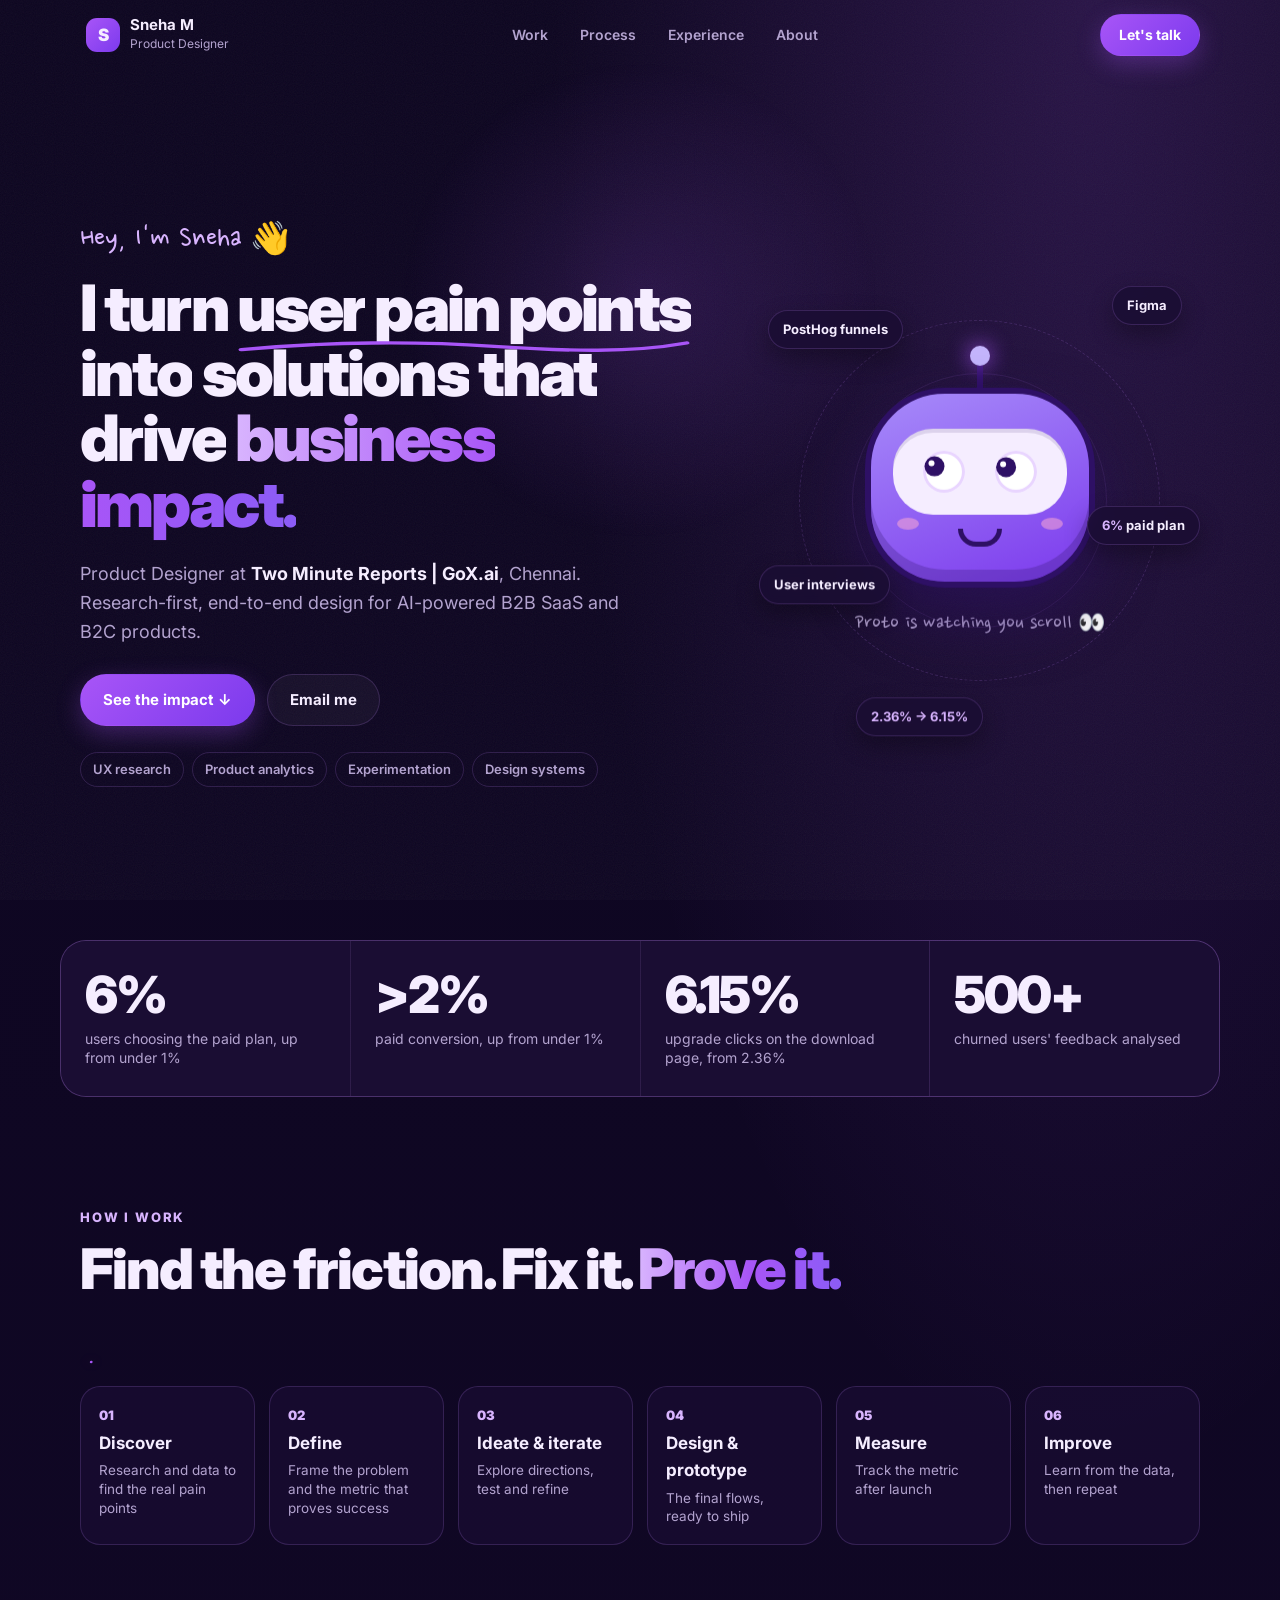
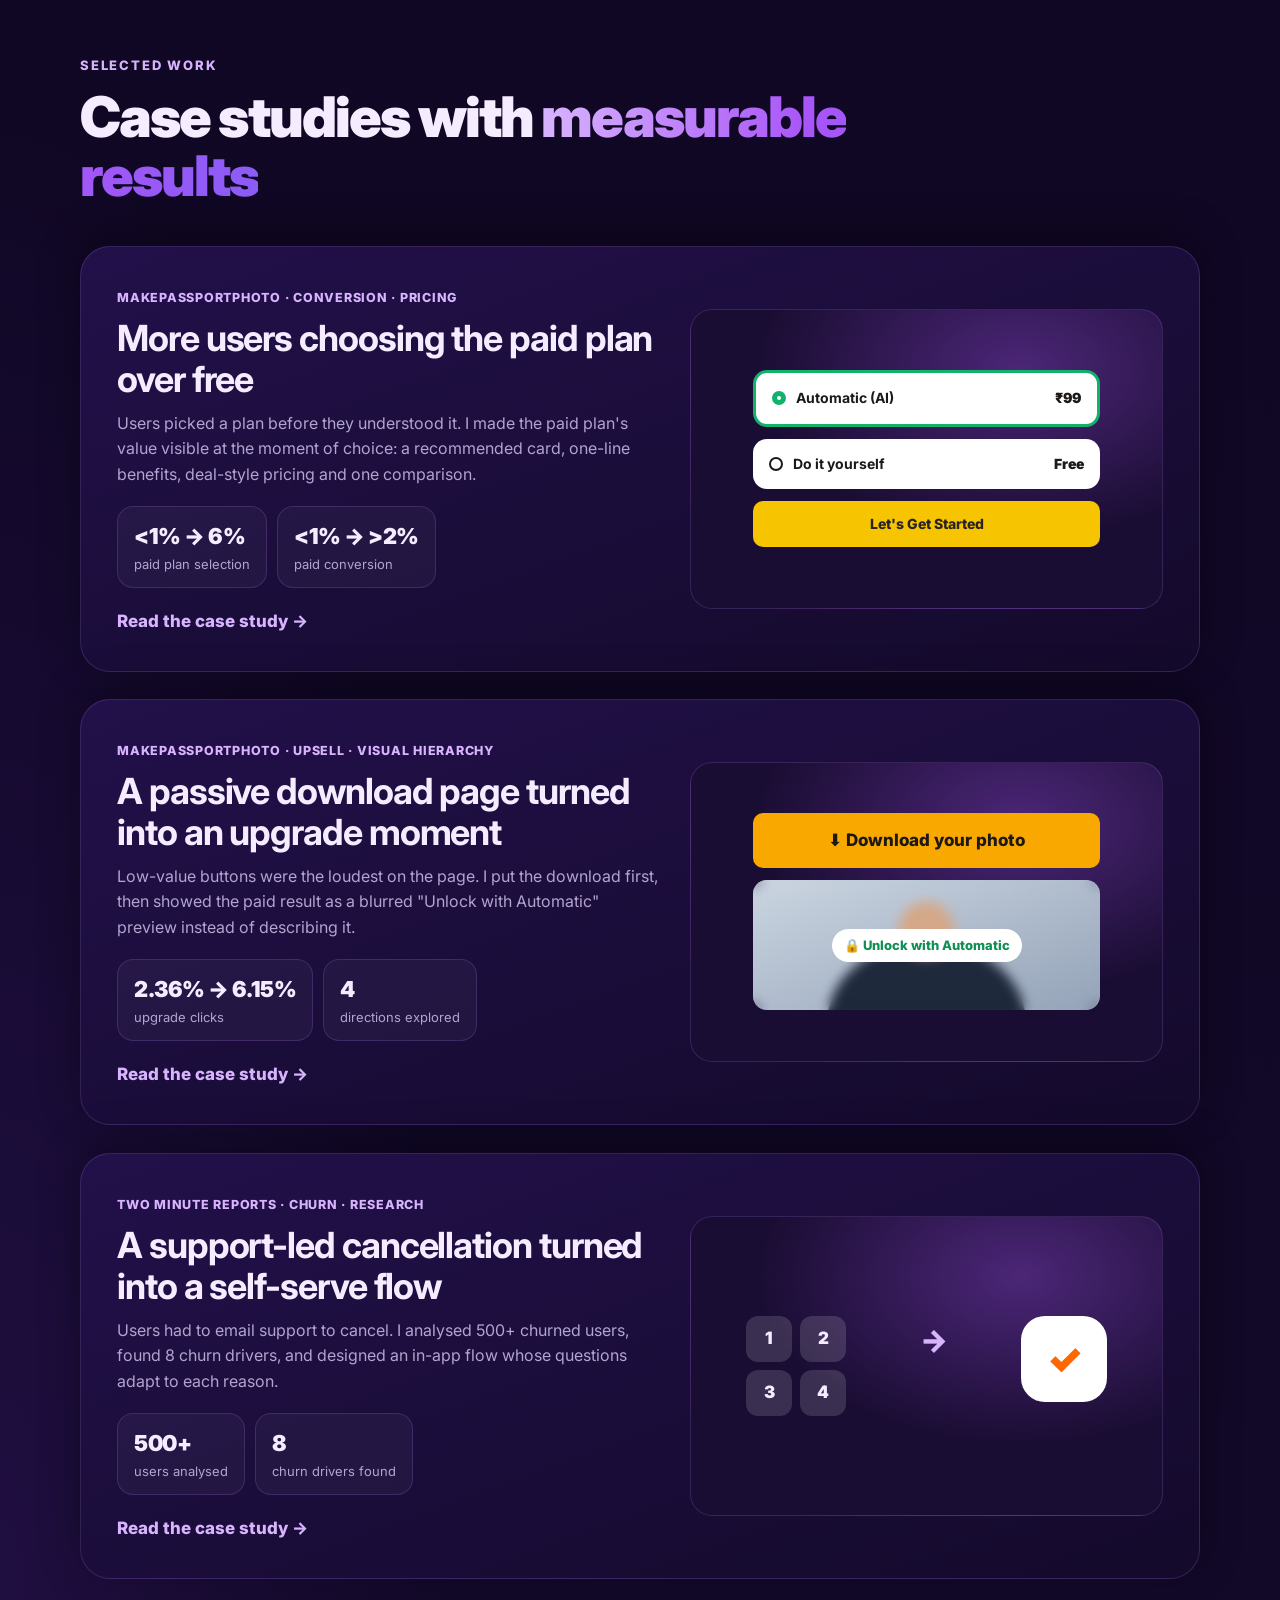
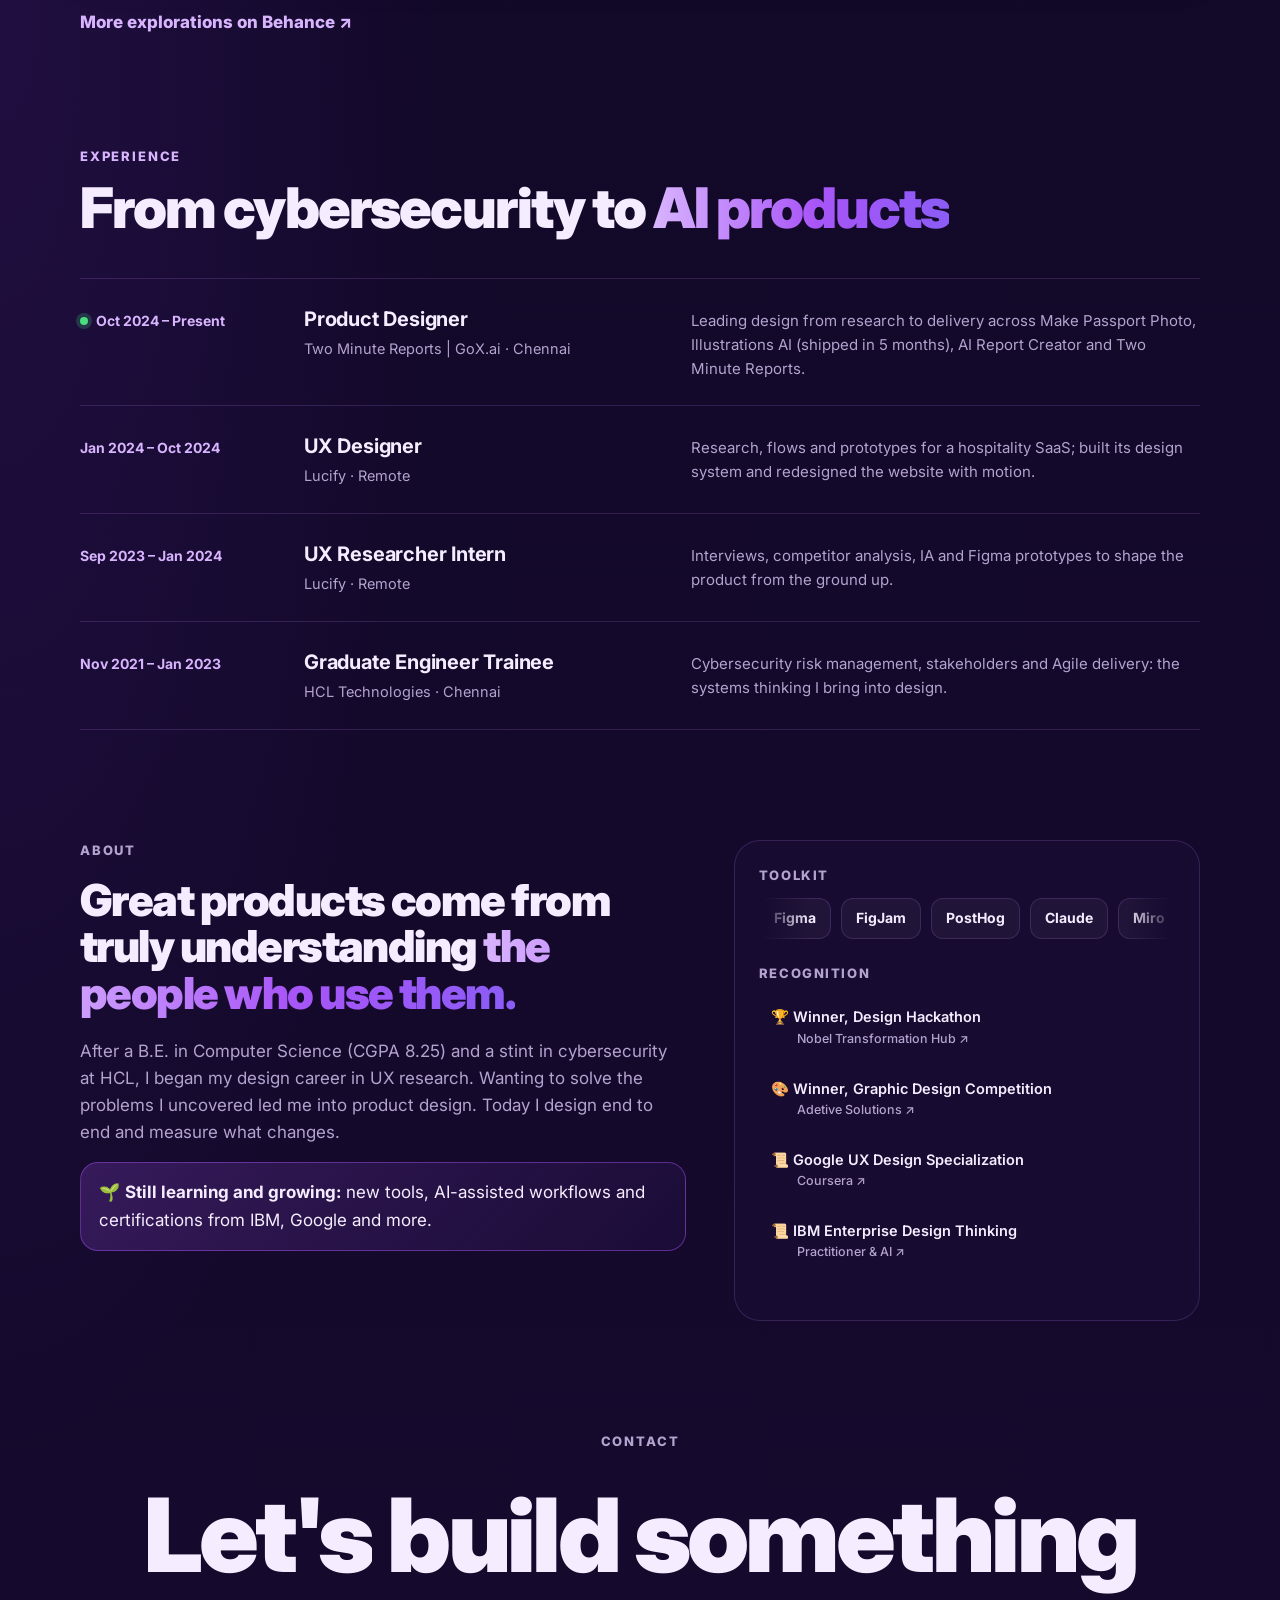
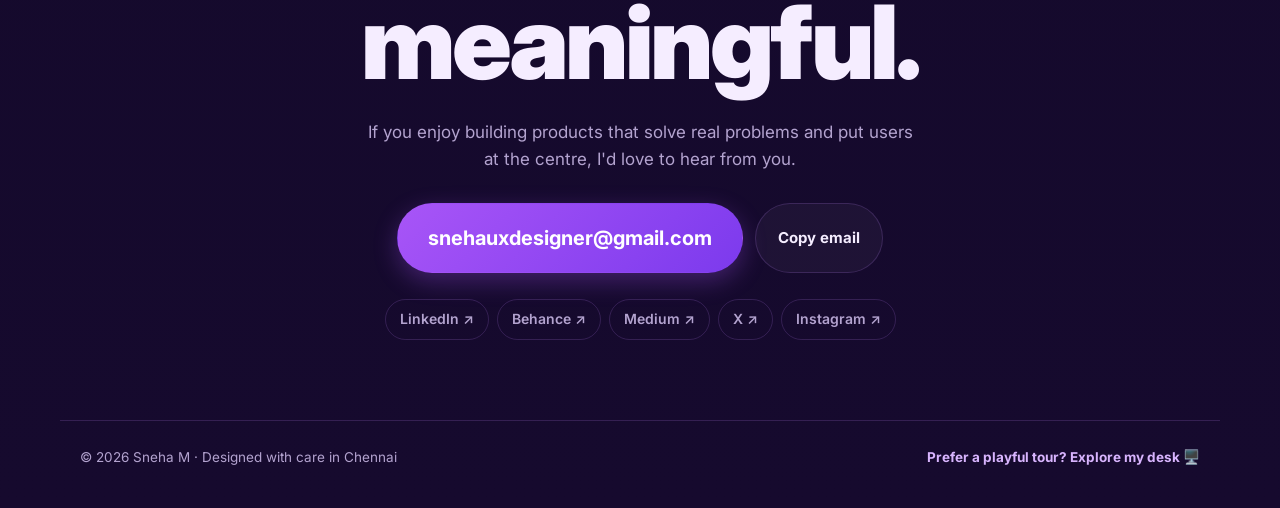
==== commit 7d02a6e5: "Make the desk the main site; move Fly with Proto to /flight/ - sneha-m.com/ is now the desk (was /v3" ====
--- a/v2/index.html
+++ b/v2/index.html
@@ -225,7 +225,7 @@
 
   <footer class="foot">
     <span>© <span id="year">2026</span> Sneha M · Designed with care in Chennai</span>
-    <a href="../index.html">Prefer a playful tour? Fly with Proto ✈️</a>
+    <a href="../">Prefer a playful tour? Explore my desk 🖥️</a>
   </footer>
   <div class="toast" id="toast" role="status" aria-live="polite"></div>
   <script src="v2.js"></script>
